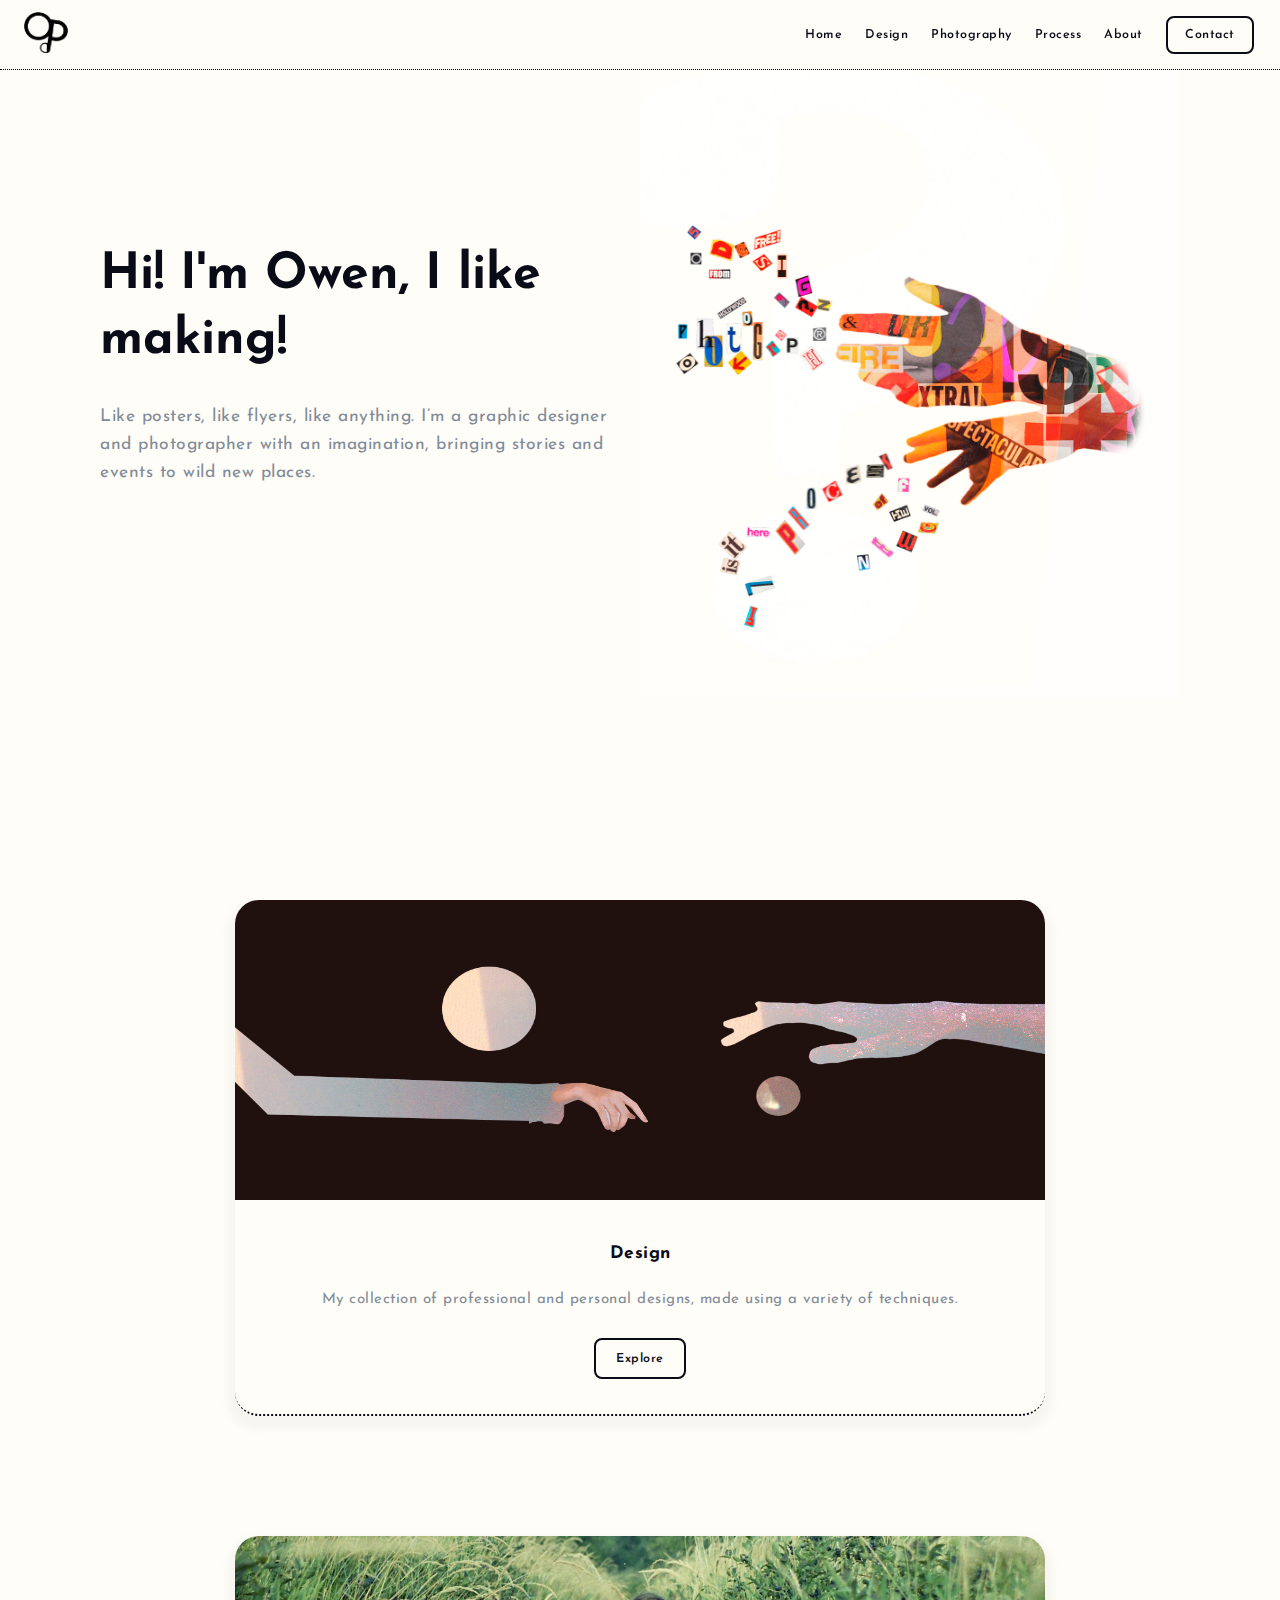
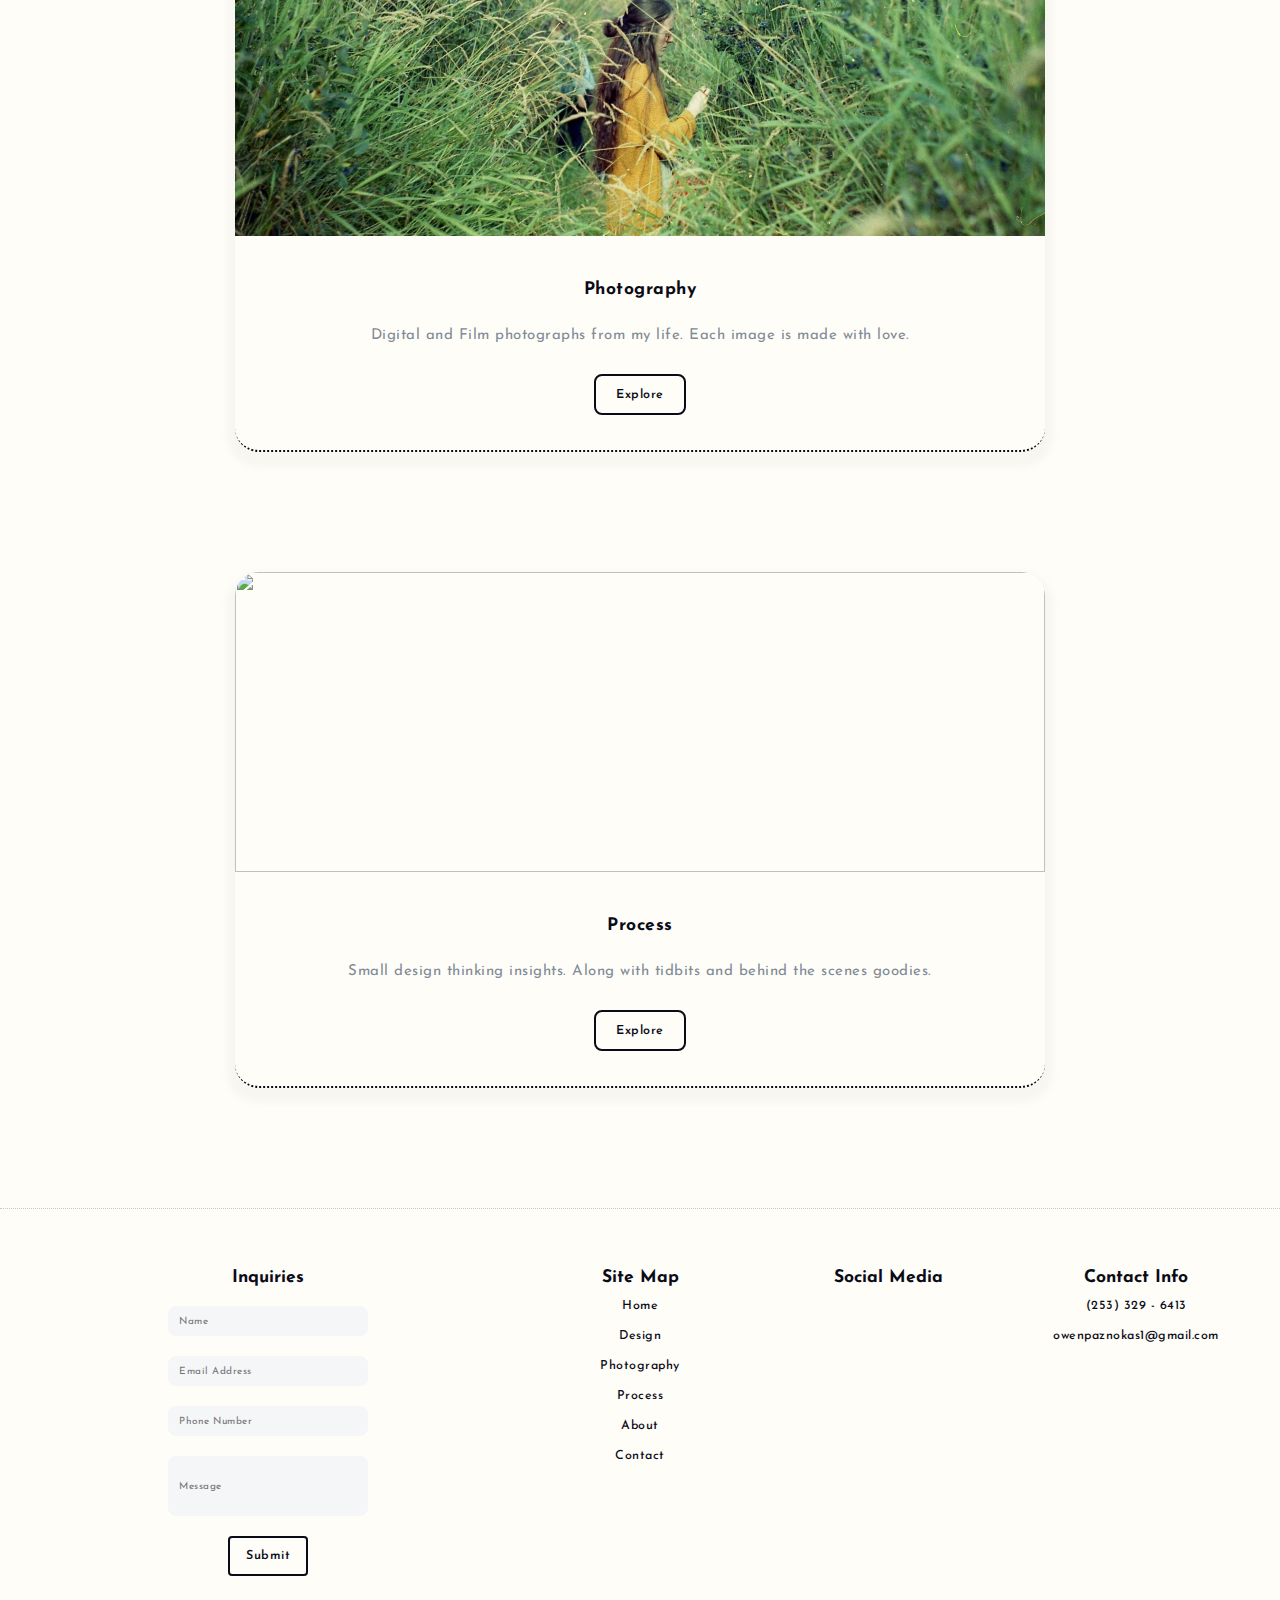
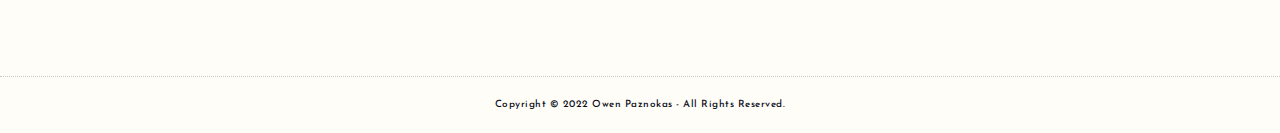
==== index.html @ e69c78ed "first commit" ====
<!DOCTYPE html>
<html lang="en">
<head>
    <meta charset="UTF-8">
    <meta http-equiv="X-UA-Compatible" content="IE=edge">
    <meta name="viewport" content="width=device-width, initial-scale=1.0">
    <!-- ----------------SEO-Optimization---------------- -->
    <meta name=“description” content="Owen Paznokas, a designer and photographer in Bellingham, Washington. Offers designs, photography, graphic designer, film editor, layout and editing." />
    <meta name="keywords" content="Owen Paznokas, Owen, Paznokas, Designer, Photographer">
    <meta name="author" content="Owen Paznokas">
    <!-- Google Site Verification -->
    <meta name="google-site-verification" content="DogpcsIsv8MfOJNDSMVMBvUm1QvIUQ4CYFODmIn3haI"/>
    <!-- ----------------SEO-Optimization---------------- -->
    <title>Owen P. | Designer</title>
    <!-- Google Fonts -->
    <!-- Josefin Sans -->
    <link rel="preconnect" href="https://fonts.googleapis.com">
    <link rel="preconnect" href="https://fonts.gstatic.com" crossorigin>
    <link href="https://fonts.googleapis.com/css2?family=Josefin+Sans:ital,wght@0,100;0,200;0,300;0,400;0,500;0,600;0,700;1,100;1,200;1,300;1,400;1,500;1,600;1,700&display=swap" rel="stylesheet">
    <!-- Google Material Icons -->
    <link rel="stylesheet" href="https://fonts.googleapis.com/icon?family=Material+Icons" rel="stylesheet">
    <!-- Font Awesome -->
    <script src="https://kit.fontawesome.com/b1974bca5b.js" crossorigin="anonymous"></script>
    <!-- Stylesheet -->
    <link rel="stylesheet" href="css/style.css">
    <link rel="stylesheet" href="css/components.css">
    <!-- Favicon -->
    <link rel="apple-touch-icon" sizes="180x180" href="/apple-touch-icon.png">
    <link rel="icon" type="image/png" sizes="32x32" href="/favicon-32x32.png">
    <link rel="icon" type="image/png" sizes="16x16" href="/favicon-16x16.png">
    <link rel="manifest" href="/site.webmanifest">
</head>
<body>

    <!-- Header Section -->
    <header class="header" id="header">
        <div class="container">
            <div class="header-box">
                <div class="header-text">
                    <h1>Hi! I'm Owen, I like making!</h1>
                    <h4>Like posters, like flyers, like anything. I’m a graphic designer and photographer with an imagination, bringing stories and events to wild new places.</h4>
                </div>
                <div class="header-image">
                    <img src="img/HeroImage_Home Page.jpg" alt="Fiverr Reviews logogenius5">
                </div>
            </div>
        </div>
    </header>
    <!-- Bar -->
    <div class="bar">
        <div class="bar__content u-centered">
            <a href="index.html"><img class="bar__logo" src="img/LOGO-01.png" alt="logo image"></a>
            <input type="checkbox" id="inpNavToggle">
            <label class="bar__nav-toggle" for="inpNavToggle">
                <i class="material-icons">menu</i>
            </label>
            <nav class="nav">
                <a class="nav__link" href="index.html">Home</a>
                <a class="nav__link" href="design.html">Design</a>
                <a class="nav__link" href="photography.html">Photography</a>
                <a class="nav__link" href="process.html">Process</a>
                <a class="nav__link" href="about.html">About</a>
                <a class="btn-transparent" href="#footer">Contact</a>
            </nav>
        </div>
    </div>

    <!-- Header Javascript -->
    <script>
        document.addEventListener("DOMContentLoaded", () => {
            const observer = new IntersectionObserver(entries => {
                document.querySelector(".bar").classList.toggle("bar--bg", entries[0].intersectionRatio < 1)
            }, {
                threshold: 0.1
            });
            
            observer.observe(document.querySelector(".header"));
        });
        </script>

<!-- Showcase Section -->
<section class="showcase">
    <div class="container">
        <div class="showcase-box">

            <div class="showcase-card">
                <div class="showcase-image">
                    <img src="img/Hand Design_Updated.jpg" alt="">
                </div>
                <div class="showcase-text">
                    <h3>Design</h3>
                    <p>My collection of professional and personal designs, made using a variety of techniques.</p>
                    <div class="showcase-button">
                        <a href="#" class="btn-transparent">Explore</a>
                    </div>
                </div>
            </div>

            <div class="showcase-card">
                <div class="showcase-image">
                    <img src="img/Photography Slide Frame.jpg" alt="">
                </div>
                <div class="showcase-text">
                    <h3>Photography</h3>
                    <p>Digital and Film photographs from my life. Each image is made with love.</p>
                    <div class="showcase-button">
                        <a href="#" class="btn-transparent">Explore</a>
                    </div>
                </div>
            </div>

            <div class="showcase-card">
                <div class="showcase-image">
                    <img src="img/Process Slide Frame.jpg" alt="">
                </div>
                <div class="showcase-text">
                    <h3>Process</h3>
                    <p>Small design thinking insights. Along with tidbits and behind the scenes goodies. </p>
                    <div class="showcase-button">
                        <a href="#" class="btn-transparent">Explore</a>
                    </div>
                </div>
            </div>

        </div>
    </div>
</section>

<!-- Footer Section -->
<section class="footer" id="footer">
    <div class="container">
        <div class="footer-box">
            <div class="footer-box-company">
                <h3>Inquiries</h3>
                <div class="contact-form">
                    <form name="contact" method="POST" data-netlify="true"><input type="hidden" name="form-name" value="contat">
                        <div class="contact-item">
                            <input type="name" name="Name" id="" class="input" placeholder="Name" required>
                        </div>
                        <div class="contact-item">
                            <input type="email" name="Email Address" id="" class="input" placeholder="Email Address" required>
                        </div>
                        <div class="contact-item">
                            <input type="tel" name="Phone Number" id="" class="input" placeholder="Phone Number" required>
                        </div>
                        <div class="contact-item">
                            <input type="text" name="Message" id="" style="height: 6rem;" class="input" placeholder="Message" required>
                        </div>
                        <div class="contact-item">
                            <input type="submit" value="Submit" class="btn-submit">
                        </div>
                    </form>
                </div>
            </div>
            <div class="footer-box-links">
                <h3>Site Map</h3>
                <ul>
                    <a href="index.html"><li>Home</li></a>
                    <a href="design.html"><li>Design</li></a>
                    <a href="photography.html"><li>Photography</li></a>
                    <a href="process.html"><li>Process</li></a>
                    <a href="about.html"><li>About</li></a>
                    <a href="#footer"><li>Contact</li></a>
                </ul>
            </div>
            <div class="footer-box-socials">
                <h3 style="margin-bottom: 1rem;">Social Media</h3>
                <a href="https://www.instagram.com/owenpaznokas.photography/?hl=en" target="_blank"><li><i class="fab fa-instagram"></i></li></a>
                <a href="https://www.facebook.com/Logogeniuses/" target="_blank"><li><i class="fab fa-facebook-f"></i></li></a>
                <a href="https://www.facebook.com/owen.paznokas.77/" target="_blank"><li><i class="fab fa-linkedin-in"></i></li></a>
            </div>
            <div class="footer-box-development">
                <h3>Contact Info</h3>
                <a href="tel:253-329-6413"><li>(253) 329 - 6413</li></a>
                <a href="mailto:owenpaznokas1@gmail.com"><li>owenpaznokas1@gmail.com</li></a>
            </div>
        </div>
    </div>
</section>

<!-- Footer Bar -->
<section class="footer-bar">
    <div class="container">
        <h5>Copyright © 2022 Owen Paznokas - All Rights Reserved.</h5>
    </div>
</section>

</body>
</html>
---- css/style.css ----
/* CSS Reset / Global Styling */
* {
    padding: 0;
    margin: 0;
    box-sizing: border-box;
}

html {
    /* Setting global font to 62.5% which sets 1rem = 10px */
    font-size: 62.5%;
    scroll-behavior: smooth;
    /* background-color: var(--color-white); */
    background-color: var(--color-primary);
}

body {
    font-family: 'Josefin Sans', sans-serif;
}

.container {
    max-width: 140rem;
    margin: 0 auto;
    padding: 0 2rem;
    overflow: hidden;
}

:root {
    --bar-height: 70px;
    --color-primary: #fffdf8;
    --color-accent: #444;
    --color-dark-purple: #1b1464;
    /* --color-purple: #555cd0; */
    /* --color-purple: #5240d0; */
    --color-purple: rgb(78, 58, 252);
    /* --color-light-purple: #676e8b; */
    --color-light-purple: #808b97;
    --color-bg-purple: rgba(62, 46, 241, 0.1);
    /* --color-bg-purple: rgba(85, 92, 208, 0.05); */
    --color-blue: #48bfe3;
    --color-light-grey: #f4f6f8;
    --color-medium-grey: #999;
    --color-dark-grey: #090b17;
    --color-black: #090b17;
    --color-white: #ffffff;

    --gradient-primary: linear-gradient(to right, var(--color-purple), var(--color-dark-purple));
    --gradient-secondary: linear-gradient(to top left, var(--color-primary), var(--color-primary), var(--color-secondary));
}

/* ******************************************************** START OF HEADER SECTION ************************************************************ */
/* Header Section */
.header {
    padding: 12rem 8rem;
    display: flex;
    align-items: center;
    padding-top: var(--bar-height);
    box-sizing: border-box;
    background-size: cover;
    background-position: center;
    z-index: 4;
    position: relative;
}

.header1 {
    background-image: url(/img/HeroImage_DesignPage.jpg);
    /* padding: 12rem 8rem; */
    height: 100vh;
    display: flex;
    align-items: center;
    padding-top: var(--bar-height);
    box-sizing: border-box;
    background-size: cover;
    background-position: center;
    z-index: 4;
    position: relative;
}

.header1::before {
    content: '';
    position: absolute;
    top: 0;
    left: 0;
    height: 100%;
    width: 100%;
    z-index: -1;
    border-radius: 4px;
    /* background: rgba(100, 64, 159, .4); */
}

.header2 {
    background-image: url(/img/Photography_HeroIMage.jpg);
    /* padding: 12rem 8rem; */
    height: 100vh;
    display: flex;
    align-items: center;
    padding-top: var(--bar-height);
    box-sizing: border-box;
    background-size: cover;
    background-position: center;
    z-index: 4;
    position: relative;
}

.header2::before {
    content: '';
    position: absolute;
    top: 0;
    left: 0;
    height: 100%;
    width: 100%;
    z-index: -1;
    border-radius: 4px;
    /* background: rgba(100, 64, 159, .4); */
}

.header3 {
    background-image: url(/img/Hero\ Image_Process\ Page.jpg);
    /* padding: 12rem 8rem; */
    height: 100vh;
    display: flex;
    align-items: center;
    padding-top: var(--bar-height);
    box-sizing: border-box;
    background-size: cover;
    background-position: center;
    z-index: 4;
    position: relative;
}

.header3::before {
    content: '';
    position: absolute;
    top: 0;
    left: 0;
    height: 100%;
    width: 100%;
    z-index: -1;
    border-radius: 4px;
    /* background: rgba(100, 64, 159, .4); */
}

.u-centered {
    width: 100%;
    /* max-width: 1200px; */
    margin: 0 auto;
    padding: 16px;
    box-sizing: border-box;
}

.header-box {
    display: flex;
    justify-content: center;
    align-items: center;
}

.header-text {
    flex-basis: 50%;
    display: flex;
    flex-direction: column;
    justify-content: center;
    align-items: center;
    text-align: left;
}

.header-text h1 {
    color: var(--color-black);
    font-size: 5rem;
    font-weight: 700;
    line-height: 1.3;
    margin-bottom: 3rem;
    text-align: left;
}

.header-text h4 {
    color: var(--color-light-purple);
    font-size: 1.75rem;
    letter-spacing: .5px;
    font-weight: 400;
    line-height: 1.6;
    margin-bottom: 4rem;
}

.header-image {
    flex-basis: 50%;
    display: flex;
    justify-content: center;
    align-items: center;
}

.header-image img {
    width: 100%;
    height: auto;
}

/* Bar */
.bar {
    position: fixed;
    z-index: 40;
    top: 0;
    left: 0;
    width: 100%;
    height: var(--bar-height);
    /* box-shadow: 0 0 1rem rgba(59, 59, 59, 0.1); */
    /* border-bottom: .3px solid rgb(222, 222, 222); */
    /* border-bottom: 1px dotted rgb(200, 200, 200); */
    border-bottom: 1px dotted rgb(0, 0, 0);
    /* border-bottom: .5px solid lightgray; */
    transition: background 0.15s;
}

.bar--bg {
    background-color: var(--color-primary);
    /* background-color: var(--color-white); */
    /* background-image: var(--gradient-primary); */
    /* background-image: url(../img/purple-shape-bg-01.png); */
}

.bar__content {
    height: 100%;
    display: flex;
    justify-content: space-between;
    align-items: center;
}

.bar__logo {
    height: 6rem;
    width: auto;
    /* height: 100%; */
}

.bar__nav-toggle {
    cursor: pointer;
}

.bar__nav-toggle i {
    background-color: var(--color-secondary);
    color: transparent;
    -webkit-background-clip: text;
    background-clip: text;
    font-size: 3rem;
}

/* Nav */
#inpNavToggle {
    display: none;
}

#inpNavToggle:checked ~ .nav {
    display: flex;
}

.nav{
    display: none;
    flex-direction: column;
    position: fixed;
    top: var(--bar-height);
    left: 0;
    width: 100%;
    height: auto;
    /* height: calc(100vh - var(--bar-height)); */
    padding: 24px;
    background: var(--color-dark-grey);
    box-sizing: border-box;
}

.nav__link {
    color: var(--color-black);
    font-size: 1.25rem;
    font-weight: 600;
    line-height: 1.6;
    letter-spacing: .5px;
    /* border-bottom: 1px solid rgba(255, 255, 255, 0.1); */
    text-decoration: none;
    padding: 1rem 0;
    /* text-transform: uppercase; */
}

.nav__link:hover {
    opacity: 0.8;
}

.nav .btn-transparent {
    padding: 1.1rem 1.75rem;
    margin-right: 1rem;
}

.nav .btn-purple {
    margin-right: 1rem;
}

@media screen and (min-width: 992px) {
    .bar__nav-toggle {
        display: none;
    }

    .nav {
        display: initial;
        position: static;
        width: unset;
        height: unset;
        padding: unset;
        background: transparent;
    }

    .nav__link {
        border-bottom: none;
    }

    .nav__link:not(:last-of-type) {
        margin-right: 2rem;
    }
}

/* ******************************************************** END OF HEADER SECTION ************************************************************ */
/* Showcase Section */
.showcase {
    padding: 8rem 8rem 8rem 8rem;
}

.showcase-box {
    display: flex;
    flex-direction: column;
    align-items: center;
    justify-content: center;
    padding-bottom: 4rem;
}

.showcase-card {
    width: 75%;
    height: auto;
    border-radius: 24px;
    box-shadow: 0 .75rem .75rem .75rem rgba(189, 189, 189, 0.1);
    transition: .3s ease-in-out all;
    border-bottom: 2px dotted var(--color-black);
}

.showcase-card:nth-child(2) {
    margin: 12rem 0;
}

.showcase-image {
    display: flex;
    justify-content: center;
    align-items: center;
}

.showcase-image img {
    width: 100%;
    height: 30rem;
    border-top-left-radius: 24px;
    border-top-right-radius: 24px;
}

.showcase-text {
    display: flex;
    flex-direction: column;
    justify-content: center;
    align-items: center;
    padding: 4rem 0 5rem 0;
}

.showcase-text h3 {
    color: var(--color-black);
    font-size: 1.75rem;
    letter-spacing: .5px;
    font-weight: 700;
    line-height: 1.6;
    margin-bottom: 2rem;
}

.showcase-text p {
    color: var(--color-light-purple);
    font-size: 1.5rem;
    letter-spacing: .5px;
    font-weight: 400;
    line-height: 1.6;
    margin-bottom: 4rem;
}

/* Intro Section */
.intro {
    padding: 12rem 8rem;
}

.intro-box {
    display: flex;
    justify-content: center;
    align-items: center;
    padding: 0 4rem;
}

.intro-image {
    flex-basis: 50%;
    display: flex;
    justify-content: center;
    align-items: center;
}

.intro-image img {
    object-fit: fill;
    width: 450px;
    height: 450px;
    border-radius: 24px;
}

.intro-text {
    flex-basis: 50%;
    display: flex;
    flex-direction: column;
    align-items: left;
    justify-content: center;
    padding: 0 2rem;
}

.intro-text h2 {
    color: var(--color-black);
    font-size: 4rem;
    line-height: 1.3;
    font-weight: 700;
    margin-bottom: 2rem;
}

.intro-text p {
    color: var(--color-light-purple);
    font-size: 1.5rem;
    letter-spacing: .5px;
    font-weight: 400;
    line-height: 2;
}

/* Photos Section */
.photos {
    padding: 12rem 4rem;
}

.photos h2 {
    color: var(--color-black);
    font-size: 4rem;
    line-height: 1.3;
    font-weight: 700;
    margin-bottom: 6rem;
    text-align: center;
}

.photos-box {
    display: flex;
    flex-wrap: wrap;
    justify-content: center;
    align-items: center;
}

.photos-item {
    flex: 20%;
    display: flex;
    justify-content: center;
    align-items: center;
    margin: 1rem;
}

.photos-item img {
    width: 100%;
    height: 400px;
    border-radius: 12px;
}

/* Gallery Section */
.gallery {
    padding: 12rem 4rem;
}

.gallery h2 {
    color: var(--color-black);
    font-size: 4rem;
    line-height: 1.3;
    font-weight: 700;
    margin-bottom: 6rem;
    text-align: center;
}

.gallery-box {
    display: grid;
    grid-template-columns: repeat(8, 1fr);
    grid-template-rows: repeat(8, 5vw);
    grid-gap: 1.5rem; 
}

.gallery__img {
    width: 100%;
    height: 100%;
    object-fit: cover;
    display: block; 
    border-radius: 8px;
}

.gallery__item--1 {
    grid-column-start: 1;
    grid-column-end: 3;
    grid-row-start: 1;
    grid-row-end: 3;

    /** Alternative Syntax **/
    /* grid-column: 1 / span 2;  */
    /* grid-row: 1 / span 2; */
}

.gallery__item--2 {
    grid-column-start: 3;
    grid-column-end: 5;
    grid-row-start: 1;
    grid-row-end: 3;

    /** Alternative Syntax **/
    /* grid-column: 3 / span 2;  */
    /* grid-row: 1 / span 2; */
}

.gallery__item--3 {
    grid-column-start: 5;
    grid-column-end: 9;
    grid-row-start: 1;
    grid-row-end: 6;

    /** Alternative Syntax **/
    /* grid-column: 5 / span 4;
    grid-row: 1 / span 5; */
}

.gallery__item--4 {
    grid-column-start: 1;
    grid-column-end: 5;
    grid-row-start: 3;
    grid-row-end: 6;

    /** Alternative Syntax **/
    /* grid-column: 1 / span 4;  */
    /* grid-row: 3 / span 3; */
}

.gallery__item--5 {
    grid-column-start: 1;
    grid-column-end: 5;
    grid-row-start: 6;
    grid-row-end: 9;

    /** Alternative Syntax **/
    /* grid-column: 1 / span 4; */
    /* grid-row: 6 / span 3; */
}

.gallery__item--6 {
    grid-column-start: 5;
    grid-column-end: 9;
    grid-row-start: 6;
    grid-row-end: 9;

    /** Alternative Syntax **/
    /* grid-column: 5 / span 4; */
    /* grid-row: 6 / span 3; */
}

.gallery__item--7 {
    grid-column-start: 1;
    grid-column-end: 4;
    grid-row-start: 9;
    grid-row-end: 9;

    /** Alternative Syntax **/
    /* grid-column: 5 / span 4; */
    /* grid-row: 6 / span 3; */
}

.gallery__item--8 {
    grid-column-start: 4;
    grid-column-end: 6;
    grid-row-start: 9;
    grid-row-end: 9;

    /** Alternative Syntax **/
    /* grid-column: 5 / span 4; */
    /* grid-row: 6 / span 3; */
}

.gallery__item--9 {
    grid-column-start: 6;
    grid-column-end: 9;
    grid-row-start: 9;
    grid-row-end: 9;

    /** Alternative Syntax **/
    /* grid-column: 5 / span 4; */
    /* grid-row: 6 / span 3; */
}

.gallery__item--10 {
    grid-column-start: 1;
    grid-column-end: 4;
    grid-row-start: 12;
    grid-row-end: 12;

    /** Alternative Syntax **/
    /* grid-column: 5 / span 4; */
    /* grid-row: 6 / span 3; */
}

.gallery__item--11 {
    grid-column-start: 1;
    grid-column-end: 4;
    grid-row-start: 12;
    grid-row-end: 12;

    /** Alternative Syntax **/
    /* grid-column: 5 / span 4; */
    /* grid-row: 6 / span 3; */
}

.gallery__item--12 {
    grid-column-start: 1;
    grid-column-end: 4;
    grid-row-start: 12;
    grid-row-end: 12;

    /** Alternative Syntax **/
    /* grid-column: 5 / span 4; */
    /* grid-row: 6 / span 3; */
}

.gallery__item--13 {
    grid-column-start: 1;
    grid-column-end: 4;
    grid-row-start: 12;
    grid-row-end: 12;

    /** Alternative Syntax **/
    /* grid-column: 5 / span 4; */
    /* grid-row: 6 / span 3; */
}

.gallery__item--14 {
    grid-column-start: 1;
    grid-column-end: 4;
    grid-row-start: 12;
    grid-row-end: 12;

    /** Alternative Syntax **/
    /* grid-column: 5 / span 4; */
    /* grid-row: 6 / span 3; */
}

.gallery__item--15 {
    grid-column-start: 1;
    grid-column-end: 4;
    grid-row-start: 12;
    grid-row-end: 12;

    /** Alternative Syntax **/
    /* grid-column: 5 / span 4; */
    /* grid-row: 6 / span 3; */
}

.gallery__item--16 {
    grid-column-start: 1;
    grid-column-end: 4;
    grid-row-start: 12;
    grid-row-end: 12;

    /** Alternative Syntax **/
    /* grid-column: 5 / span 4; */
    /* grid-row: 6 / span 3; */
}

.gallery__item--17 {
    grid-column-start: 1;
    grid-column-end: 4;
    grid-row-start: 12;
    grid-row-end: 12;

    /** Alternative Syntax **/
    /* grid-column: 5 / span 4; */
    /* grid-row: 6 / span 3; */
}

/* Collections Section */
.collections {
    padding: 12rem 8rem;
}

.collections h2 {
    color: var(--color-black);
    font-size: 4rem;
    line-height: 1.3;
    font-weight: 700;
    margin-bottom: 6rem;
}

.collections-box {
    display: flex;
    flex-wrap: wrap;
    /* justify-content: center;
    align-items: center; */
}

.collections-main {
    flex: 1;
    display: flex;
    flex-wrap: wrap;
    justify-content: center;
    align-items: center;
    padding-right: 4rem;
}

.collections-main img {
    width: 100%;
    height: 500px;
    border-radius: 24px;
}

.collections-content {
    flex: 1;
    display: flex;
    flex-direction: column;
    justify-content: space-between;
    align-items: flex-start;
}

.collections-images {
    flex-basis: 50%;
    /* flex-basis: 50%;
    width: 100%;
    flex-wrap: wrap;
    display: flex;
    justify-content: left;
    align-items: left;
    margin-bottom: 2rem; */
    flex-basis: 50%;
    display: flex;
    flex-wrap: wrap;
    justify-content: flex-start;
    align-items: flex-start;
    /* gap: 10px; */
    margin-bottom: 2rem;
}

.collections-item {
    flex-basis: 50%; /* width: 350px; */
    /* margin: 1rem; */
    display: flex;
    justify-content: center;
    align-items: center;
}

.collections-item img {
    /* width: 100%;
    height: auto;
    border-radius: 8px; */

    object-fit: cover;
    /* max-width: 95%;
    max-height: 100%; */
    width: 100%;
    /* max-width: 250px; */
    max-height: 150px;
    height: auto;
    vertical-align: middle;
    border-radius: 12px;
    margin: 1rem;
}

.collections-text {
    flex-basis: 50%;
    display: flex;
    flex-direction: column;
    justify-content: center;
    align-items: left;
    margin: 0 1rem;
}

.collections-text h3 {
    color: var(--color-black);
    font-size: 1.75rem;
    letter-spacing: .5px;
    font-weight: 700;
    line-height: 1.6;
    margin-bottom: 2rem;
}

.collections-text p {
    color: var(--color-light-purple);
    font-size: 1.5rem;
    letter-spacing: .5px;
    font-weight: 400;
    line-height: 1.6;
}



/* group Section */
.group {
    padding: 12rem 8rem;
}

.group h2 {
    color: var(--color-black);
    font-size: 4rem;
    line-height: 1.3;
    font-weight: 700;
    margin-bottom: 6rem;
}

.group-box {
    display: flex;
    flex-wrap: wrap;
    /* justify-content: center;
    align-items: center; */
}

.group-main {
    flex: 1;
    display: flex;
    flex-wrap: wrap;
    justify-content: center;
    align-items: center;
    gap: 25px;
}

.group-main-image img {
    width: 100%;
    height: 250px;
    border-radius: 16px;
}

.group-content {
    flex: 1;
    display: flex;
    flex-direction: column;
    justify-content: space-between;
    align-items: center;
}

.group-images {
    flex-basis: 50%;
    display: flex;
    /* flex-wrap: wrap; */
    justify-content: center;
    align-items: center;
    /* gap: 10px; */
    margin-bottom: 2rem;
}

.group-item {
    flex-basis: 100%; /* width: 350px; */
    /* margin: 1rem; */
    display: flex;
    justify-content: center;
    align-items: center;
}

.group-item img {
    /* width: 100%;
    height: auto;
    border-radius: 8px; */

    object-fit: cover;
    /* max-width: 95%;
    max-height: 100%; */
    width: 100%;
    /* max-width: 250px; */
    height: 375px;
    /* vertical-align: middle; */
    border-radius: 16px;
    margin: 1rem;
}

.group-text {
    flex-basis: 50%;
    display: flex;
    flex-direction: column;
    justify-content: center;
    align-items: left;
    margin: 0 1rem;
}

.group-text h3 {
    color: var(--color-black);
    font-size: 1.75rem;
    letter-spacing: .5px;
    font-weight: 700;
    line-height: 1.6;
    margin-bottom: 2rem;
}

.group-text p {
    color: var(--color-light-purple);
    font-size: 1.5rem;
    letter-spacing: .5px;
    font-weight: 400;
    line-height: 1.6;
}






/* About Section */
.about {
    padding: 12rem 8rem;
}

.about-box {
    display: flex;
    justify-content: center;
    align-items: center;
    padding: 0 4rem;
}

.about-image {
    flex-basis: 50%;
    display: flex;
    justify-content: center;
    align-items: center;
}

.about-image img {
    object-fit: fill;
    width: auto;
    height: 450px;
    border-radius: 24px;
}

.about-text {
    flex-basis: 50%;
    display: flex;
    flex-direction: column;
    align-items: left;
    justify-content: center;
    padding-left: 6rem;
}

.about-text h2 {
    color: var(--color-black);
    font-size: 4rem;
    line-height: 1.3;
    font-weight: 700;
    margin-bottom: 2rem;
}

.about-text p {
    color: var(--color-light-purple);
    font-size: 1.5rem;
    letter-spacing: .5px;
    font-weight: 400;
    line-height: 2;
}

/* Process Section */
.process {
    padding: 12rem 8rem;
}

.process-box {
    display: flex;
    justify-content: center;
    align-items: center;
    padding: 0 4rem;
}

.process-image {
    flex-basis: 50%;
    display: flex;
    justify-content: center;
    align-items: center;
}

.process-image img {
    object-fit: fill;
    width: 450px;
    height: 450px;
    border-radius: 24px;
}

.process-text {
    flex-basis: 50%;
    display: flex;
    flex-direction: column;
    align-items: left;
    justify-content: center;
    padding: 0 2rem;
}

.process-text h2 {
    color: var(--color-black);
    font-size: 4rem;
    line-height: 1.3;
    font-weight: 700;
    margin-bottom: 2rem;
}

.process-text p {
    color: var(--color-light-purple);
    font-size: 1.5rem;
    letter-spacing: .5px;
    font-weight: 400;
    line-height: 2;
}

/* Process 2 Section*/
.process2 {
    padding: 8rem 8rem;
}

.process2-box {
    display: flex;
    flex-direction: row-reverse;
    justify-content: center;
    align-items: center;
    padding: 0 4rem;
}

.process2-image {
    flex-basis: 50%;
    display: flex;
    justify-content: center;
    align-items: center;
}

.process2-image img {
    object-fit: fill;
    width: 450px;
    height: 450px;
    border-radius: 24px;
}

.process2-text {
    flex-basis: 50%;
    display: flex;
    flex-direction: column;
    align-items: left;
    justify-content: center;
    padding: 0 2rem;
}

.process2-text h2 {
    color: var(--color-black);
    font-size: 4rem;
    line-height: 1.3;
    font-weight: 700;
    margin-bottom: 2rem;
}

.process2-text p {
    color: var(--color-light-purple);
    font-size: 1.5rem;
    letter-spacing: .5px;
    font-weight: 400;
    line-height: 2;
}

/* ******************************************************** Footer Section ***************************************************** */
/* Footer Section */
.footer {
    border-bottom: 1px dotted rgb(200, 200, 200);
    border-top: 1px dotted rgb(200, 200, 200);
    /* border-top: .3px solid rgb(222, 222, 222);
    border-bottom: .3px solid rgb(222, 222, 222); */
    /* box-shadow: 0 0 1rem rgba(59, 59, 59, 0.1); */
    padding: 6rem 0;
    /* background-color: var(--color-purple); */
    /* display: flex; */
    /* align-items: center; */
    /* padding-top: var(--bar-height);
    box-sizing: border-box;
    background-size: cover;
    z-index: 4;
    position: relative; */
}

.footer-box {
    display: flex;
    align-items: space-between;
    justify-content: space-between;
    flex-wrap: wrap;
}

.footer-box-company {
    flex: 2;
}

.footer-box-company h3 {
    text-align: center;
    font-size: 1.75rem;
    font-weight: 700;
    color: var(--color-black);
    margin-bottom: 2rem;
}

.footer-box-company p {
    font-size: 1rem;
    letter-spacing: .5px;
    font-weight: 500;
    line-height: 1.6;
    margin: 2rem 0;
    color: var(--color-black);
}

.footer-box-company img{ 
    width: 75px;
    height: auto;
}

.footer-box-links {
    flex: 1;
}

.footer-box-links h3 {
    text-align: center;
    font-size: 1.75rem;
    font-weight: 700;
    color: var(--color-black);
}

.footer-box-links li {
    font-size: 1.25rem;
    font-weight: 500;
    color: var(--color-black);
    letter-spacing: .5px;
    line-height: 1.6;
    text-align: center;
    text-transform: none;
    margin: 1rem 0;
    list-style: none;
    transition: .3s all;
}
.footer-box-links a {
    font-size: 1.25rem;
    font-weight: 500;
    color: var(--color-black);
    letter-spacing: .5px;
    line-height: 1.6;
    text-align: center;
    text-transform: none;
    text-decoration: none;
    margin: 1rem 0;
    transition: .3s all;
}

.footer-box-links a:hover {
    color: var(--color-secondary);
}

.footer-box-links li:hover {
    color: var(--color-secondary);
}

.footer-box-socials {
    flex: 1;
}

.footer-box-socials h3 {
    text-align: center;
    font-size: 1.75rem;
    font-weight: 700;
    color: var(--color-black);
}

.footer-box-socials li {
    font-size: 4rem;
    font-family: inherit;
    color: var(--color-black);
    letter-spacing: 1px;
    line-height: 1.6;
    text-align: center;
    list-style: none;
    padding: none;
    margin-top: -2rem;
    transition: .3s all;
}

.footer-box-socials i {
    font-size: 2rem;
    color: var(--color-black);
    letter-spacing: 1px;
    line-height: 1.6;
    text-align: center;
    padding: 1.5rem 0;
    transition: .3s all;
}

.footer-box-socials i:hover {
    color: var(--color-black);
}

.footer-box-development {
    flex: 1;
}

.footer-box-development h3 {
    text-align: center;
    font-size: 1.75rem;
    font-weight: 700;
    color: var(--color-black);
}

.footer-box-development p {
    font-size: 1.25rem;
    font-weight: 500;
    color: var(--color-black);
    letter-spacing: .5px;
    line-height: 1.6;
    text-align: center;
    margin: 1rem 0;
}

.footer-box-development li {
    font-size: 1.25rem;
    font-weight: 500;
    color: var(--color-black);
    letter-spacing: .5px;
    line-height: 1.6;
    text-align: center;
    text-transform: none;
    margin: 1rem 0;
    list-style: none;
    transition: .3s all;
}

.footer-box-development a {
    font-size: 1.25rem;
    font-weight: 500;
    color: var(--color-black);
    letter-spacing: .5px;
    line-height: 1.6;
    text-align: center;
    margin: 1rem 0;
    text-decoration: none;
    transition: .3s all;
}

.footer-box-development li:hover {
    color: var(--color-secondary);
}

.footer-box-development a:hover {
    color: var(--color-secondary);
}

/* Footer Bar */
.footer-bar {

}

.footer-bar h5 {
    font-size: 1rem;
    letter-spacing: .5px;
    font-weight: 500;
    line-height: 1.6;
    margin: 2rem 0;
    color: var(--color-black);
    text-align: center;
}

/* Contact Form */
.contact-form {
    margin-bottom: 4rem;
}

.contact-item {
    display: flex;
    justify-content: center;
    align-items: center;
    position: relative;
    margin-bottom: 2rem;
}

.contact-item .input {
    width: 20rem;
    height: 3rem;
    border-radius: 8px;
    background: var(--color-light-grey);
    border: 1px solid var(--color-light-grey);
    padding: 1rem;
    font-family: inherit;
    color: var(--color-light-purple);
    font-size: 1rem;
    letter-spacing: .5px;
    font-weight: 400;
}

.contact-item .placeholder {
    color: var(--color-light-purple);
    font-size: 1rem;
    letter-spacing: .5px;
    font-weight: 400;
    line-height: 1.6;
}

.contact-item .btn-submit {
    background: transparent;
    color: var(--color-black);
    font-family: inherit;
    font-size: 1.25rem;
    letter-spacing: .5px;
    font-weight: 600;
    width: 8rem;
    height: 4rem;
    border: 2px solid var(--color-black);
    border-radius: 4px;
    transition: .3s all;
    cursor: pointer;
}

.contact-item .btn-submit:hover {
    background: var(--color-black);
    color: var(--color-white);
}

/* ******************************************************* MEDIA QUERIES *************************************************************** */
/* Large devices (laptops/desktops, 106px and down) */
@media only screen and (max-width: 1024px) {
}

/* Medium devices (landscape tablets, ipad air, 820px and down) */
@media only screen and (max-width: 820px) {
    
    /* Header Section */
    .header {
        height: 50vh;
    }

    .header-box {
        margin: 0 2rem;
    }

    .header-button {
        padding-bottom: 4rem;
    }

    .header-text h1 {
        text-align: center;
        margin-bottom: 3rem;
    }

    .nav {
        background: var(--color-light-grey);
    }

    .bar__nav-toggle i {
        color: var(--color-black);
    }

    .nav__link {
        color: var(--color-black);
        /* border-bottom: 1px solid rgba(0, 0, 0, 0.1); */
    }

    .nav__link:nth-child(6) {
        border-bottom: none;
    }
    
    .nav .btn-purple {
        margin: auto;
        text-align: center;
        margin-top: 2rem;
        padding: 12.5px 20px;
    }

    .nav .btn-transparent {
        margin: auto;
        text-align: center;
        margin-top: .5rem;
        padding: 12.5px 20px;
    }

    /* Logos Section */
    .logos {
        height: 42vh;
    }

    /* Process Section */
    .process-box {
        flex-direction: column;
    }

    .process-card {
        width: 50rem;
        margin-bottom: 6rem;
        justify-content: center;
        align-items: center;
        text-align: center;
    }

    .process-card:nth-child(3) {
        margin-bottom: 0rem;
    }

    /* Certifications Section */
    .certifications-item img {
        width: 150px;
        height: auto;
    }

    /* Logos 2 Section */
    .logos-2 {
        height: 42vh;
    }

    /* Customs Section */
    .custom-card:nth-child(1) {
        margin-bottom: 6rem;
    }

    .custom-card:nth-child(2) {
        margin-bottom: 6rem;
    }

    /* Pricing Section */

    .pricing-card {
        margin-bottom: 6rem;
    }

    .pricing-card:nth-child(5) {
        margin-bottom: 0rem;
    }

    .pricing-card:nth-child(4) {
        margin-bottom: 0rem;
    }

    /* Fiverr Section */
    .fiverr-item:nth-child(2) {
        margin: 0rem 4rem 0rem 4rem;
    }

    /* Branding Section */
    .branding {
        padding: 12rem 4rem 0rem 4rem;
    }

    .branding-item:nth-child(7) {
        margin-bottom: 4rem;
    }

    .branding-item:nth-child(8) {
        margin-bottom: 4rem;
    }
    
    
    /* Reviews Section */
    .reviews {
        height: 80vh;
        padding: 4rem 4rem;
    }
    .reviews-box {
        flex-direction: column;
    }
    
    .reviews-textbox {
        flex-direction: row;
    }
    
    .reviews-card {
        width: 32rem;
        margin: 0 2rem 12rem 2rem;
    }

    /* Web Section */
    .web {
        padding: 12rem 0rem;
    }

    /* Info Section */
    .info {
        padding: 12rem 0rem;
    }

    /* Custom Section */
    .custom p {
        padding: 0 4rem;
    }

    /* Portfolio Section */
    .portfolio-item img {
        width: 280px;
        height: auto;
    }

    /* Footer Section */
    .footer-container {
        flex-direction: column;
    }

    .footer-box {
        display: flex;
        flex-direction: column;
        justify-content: center;
        align-items: center;
    }

    .footer-box-company {
        margin-bottom: 2rem;
        display: flex;
        flex-direction: column;
        justify-content: center;
        align-items: center;
    }

    .footer-box-company p {
        text-align: center;
        padding-right: 12rem;
        padding-left: 12rem;
    }
}

/* Extra small devices (small tablets, ipad mini, 768px and down) */
@media only screen and (max-width: 768px) {
    
    /* Header Section */
    .header {
        height: 60vh;
    }

    .header-box {
        margin: 0 4rem;
    }

    /* Logos 1 Section */
    .logos {
        height: 45vh;
    }

    /* Process Section */
    .process {
        padding: 10rem 2rem;
    }

    /* Logos 2 Section */
    .logos-2 {
        height: 45vh;
    }

    /* Services Section */
    .services {
        height: 130vh;
    }

    /* Pricing Section */
    .pricing {
        padding: 10rem 4rem;
    }

    .pricing-card {
        margin-bottom: 6rem;
    }

    .pricing-card:nth-child(5) {
        margin-bottom: 0rem;
    }

    /* Fiverr Section */
    .fiverr-item:nth-child(2) {
        margin: 0rem 4rem 0rem 4rem;
    }

    /* Branding Section */
    .branding {
        padding: 10rem 4rem 0rem 4rem;
    }
    .branding-item img {
        width: 200px;
        height: auto;
    }

    .branding-item:nth-child(7) {
        margin-bottom: 4rem;
    }

    .branding-item:nth-child(8) {
        margin-bottom: 4rem;
    }

    .branding h4 {
        margin-bottom: 10rem;
    }

    /* Web Section */
    .web {
        padding: 10rem 0rem;
    }

    /* Info Section */
    .info {
        padding: 10rem 0rem;
    }

    /* Client Section */
    .client {
        padding: 10rem 4rem 8rem 4rem;
    }

    /* Custom Section */
    .custom {
        padding: 10rem 4rem;
    }
    .custom p {
        padding: 0 4rem;
    }

    /* Reviews Section */
    .reviews {
        height: 100vh;
        padding: 10rem 4rem;
    }

    .reviews-textbox {
        margin-bottom: 3rem;
    }

    .reviews-card {
        width: 28rem;
        margin: 0 2rem 8rem 2rem;
        box-shadow: 0 .5rem .5rem rgb(153 153 153 / 15%);
    }

    /* Portfolio Section */
    .portfolio {
        padding: 10rem 2rem;
    }

    .portfolio-item img {
        width: 310px;
        height: auto;
    }
}

/* Extra small devices (phones, 600px and down) */
@media only screen and (max-width: 600px) {

    /* Header Section */
    .header {
        height: 90vh;
    }

    .header-box {
        margin: 0 2rem;
    }

    .header-text h1 {
        font-size: 4rem;
        text-align: center;
        margin-bottom: 3rem;
    }

    .header-text h4 {
        text-align: center;
    }

    .header-image img {
        width: 315px;
    }

    .header-item .input {
        width: 30rem;
        height: 5.5rem;
        font-size: 1rem;
    }

    .header-item .btn-submit {
        width: 12rem;
        height: 5.5rem;
        font-size: 1rem;
    }

    .nav {
        background: var(--color-light-grey);
    }

    .bar__nav-toggle i {
        color: var(--color-black);
    }

    .nav__link {
        color: var(--color-black);
        /* border-bottom: 1px solid rgba(0, 0, 0, 0.1); */
    }

    .nav__link:nth-child(6) {
        border-bottom: none;
    }
    
    .nav .btn-purple {
        margin: auto;
        text-align: center;
        margin-top: 2rem;
        padding: 12.5px 20px;
    }

    .nav .btn-transparent {
        margin: auto;
        text-align: center;
        margin-top: .5rem;
        padding: 12.5px 20px;
    }

    /* Logos Section */
    .logos {
        height: 42vh;
    }

    /* Process Section */
    .process {
        padding: 10rem 2rem;
    }

    .process h2 {
        font-size: 4rem;
    }

    .process-box {
        flex-direction: column;
    }

    .process-card {
        width: 22rem;
        margin-bottom: 6rem;
        justify-content: center;
        align-items: center;
        text-align: center;
    }

    .process-card:nth-child(3) {
        margin-bottom: 0rem;
    }

    /* Certifications Section */
    .certifications {
        padding: 4rem 2rem;
    }

    .certifications-box {
        display: flex;
        flex-wrap: wrap;
    }

    .certifications-item img {
        width: 115px;
        height: auto;
    }

    .certifications-item:nth-child(1) {
        margin-bottom: 4rem;
    }

    .certifications-item:nth-child(2) {
        margin-bottom: 4rem;
    }

    /* Logos 2 Section */
    .logos-2 {
        height: 42vh;
    }

    /* Services Section */
    .services {
        height: auto;
        padding: 10rem 2rem;
    }

    .services h2 {
        font-size: 4.25rem;
        margin-bottom: -2rem;
    }

    .services-box {
        margin: 8rem 0 4rem 0;
    }

    /* Custom Section */
    .custom {
        padding: 10rem 4rem 6rem 4rem;
    }

    .custom h2 {
        font-size: 4rem;
        margin-bottom: 3rem;
    }

    .custom p {
        padding: 0;
    }

    .custom-card:nth-child(3) {
        margin-bottom: 6rem;
    }

    /* Branding Section */
    .branding {
        padding: 10rem 4rem 8rem 4rem;
    }

    .branding h2 {
        font-size: 4rem;
    }

    .branding h4 {
        margin-bottom: 8rem;
    }

    .branding-item img {
        width: 210px;
        height: auto;
    }

    .branding-item:nth-child(7) {
        margin-bottom: 0rem;
    }

    /* Pricing Section */
    /* .pricing {
        padding: 12rem -4rem;
    } */

    .pricing-card {
        margin-bottom: 4rem;
    }

    .pricing-card:nth-child(5) {
        margin-bottom: 0rem;
    }

    /* Fiverr Section */
    .fiverr-item img {
        width: 300px;
    }

    .fiverr-item:nth-child(2) {
        margin: 0rem 4rem 0rem 4rem;
    }

    /* Web Section */
    .web {
        padding: 10rem 2rem;
    }
    .web-box {
        padding: 0;
    }

    .web-box p {
        padding: 0;
    }

    /* Info Section */
    .info {
        padding: 10rem 2rem;
    }
    .info-box {
        padding: 0;
    }

    .info-box p {
        padding: 0;
    }

    /* Client Section */
    .client {
        padding: 10rem 2rem 8rem 2rem;
    }

    .client h2 {
        font-size: 4rem;
        /* text-align: left; */
    }

    .client h4 {
        /* text-align: left; */
    }

    .client-box {
        margin: 0 0;
        flex-wrap: wrap;
    }

    .client-item {
        width: 13rem;
        height: 13rem;
        margin: 0 0rem 6rem 0rem;
    }

    .client-button {
        padding: 2rem 0;
    }

    /* Portfolio Section */
    .portfolio p {
        padding-right: 0rem;
    }

    /* Reviews Section */
    .reviews {
        height: auto;
        padding: 10rem 4rem 10rem 4rem;
    }
    .reviews-box {
        flex-direction: column;
    }

    .reviews-textbox {
        flex-direction: column;
    }

    .reviews-card {
        width: 28rem;
        margin: 0 2rem 8rem 2rem;
        box-shadow: 0 .5rem .5rem rgb(153 153 153 / 15%);
    }

    .reviews-box {
        margin: 0 2rem;
    }

    .reviews-text h1 {
        font-size: 4rem;
        text-align: center;
        margin-bottom: 3rem;
    }

    .reviews-text h4 {
        text-align: center;
    }

    .reviews-image img {
        width: 285px;
    }

    .reviews-item .input {
        width: 30rem;
        height: 5.5rem;
        font-size: 1rem;
    }

    .reviews-item .btn-submit {
        width: 12rem;
        height: 5.5rem;
        font-size: 1rem;
    }

    /* Footer Section */
    .footer-container {
        flex-direction: column;
    }

    .footer-box {
        justify-content: center;
        align-items: center;
    }

    .footer-box-company {
        margin-bottom: 2rem;
        display: flex;
        flex-direction: column;
        justify-content: center;
        align-items: center;
    }

    .footer-box-company p {
        text-align: center;
        padding-right: 2rem;
        padding-left: 2rem;
    }

    .footer-contact {
        width: 33.5rem;
        height: 50rem;
        margin-bottom: 3rem;
    }

    .footer-map {
        margin-bottom: 2rem;
    }

    .footer-map h3 {
        margin-bottom: 1rem;
    }

    .footer-info {
        margin-bottom: 2rem;
    }

    .footer-info h3 {
        margin-bottom: 1rem;
    }

    .footer-socials {
        margin-bottom: 2rem;
    }

    .footer-socials h3 {
        margin-bottom: 1rem;
    }

}
---- css/components.css ----
/* Buttons */
.btn-purple {
    background: var(--color-purple);
    color: var(--color-white);
    font-weight: 600;
    font-size: 1.25rem;
    border-radius: 8px;
    padding: 1.25rem 2rem;
    cursor: pointer;
    transition: .3s ease;
    text-decoration: none;
    /* text-transform: uppercase; */
    letter-spacing: .5px;
}

.btn-purple:hover {
    background: transparent;
    color: var(--color-purple);
    border: 2px solid var(--color-purple);
}

.btn-transparent {
  background: transparent;
  color: var(--color-black);
  border: 2px solid var(--color-black);
  font-weight: 600;
  font-size: 1.25rem;
  border-radius: 8px;
  padding: 1.25rem 2rem;
  cursor: pointer;
  transition: .3s ease;
  text-decoration: none;
  /* text-transform: uppercase; */
  letter-spacing: .5px;
}

.btn-transparent:hover {
  background: var(--color-black);
  color: var(--color-white);
}

.btn-black {
  color: var(--color-black);
  font-weight: 600;
  font-size: 1.25rem;
  padding: 1rem;
  cursor: pointer;
  transition: .3s ease;
  text-decoration: none;
  letter-spacing: .5px;
}

.btn-black:hover {
  color: var(--color-purple);
}
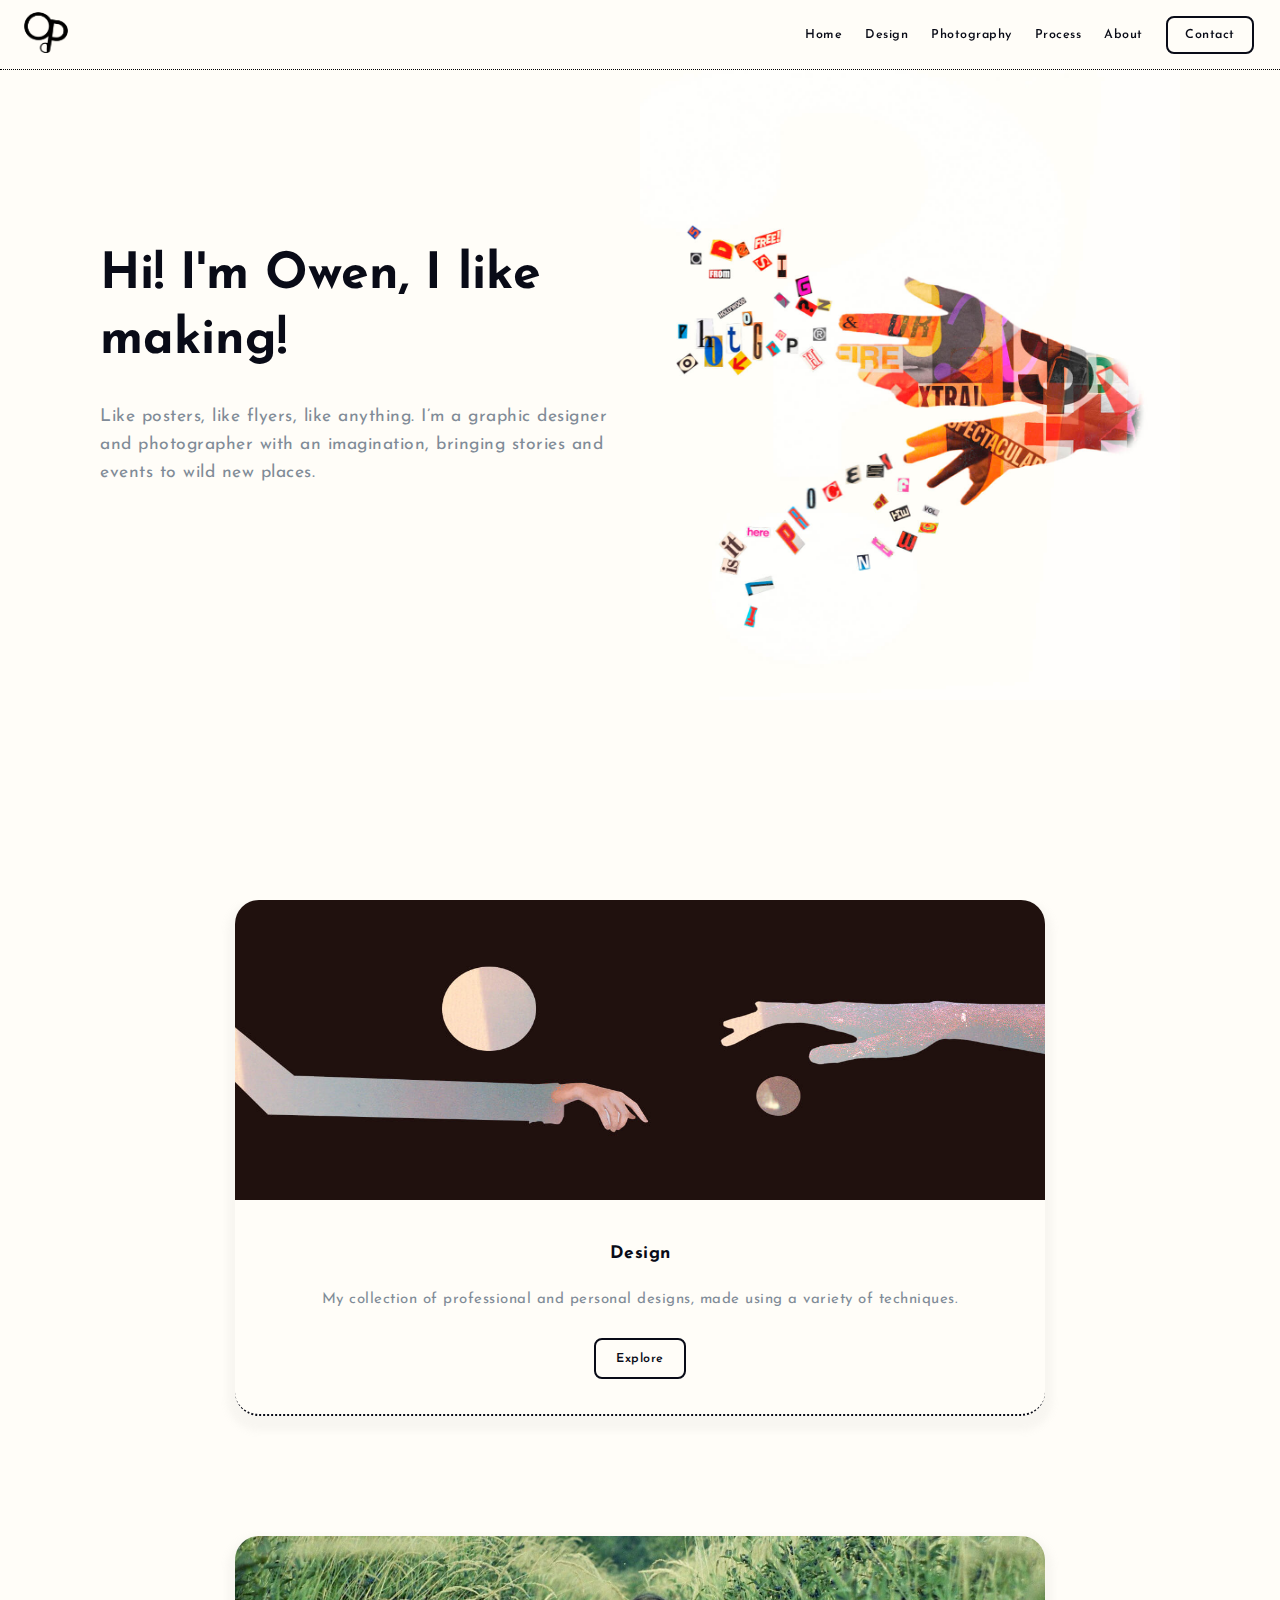
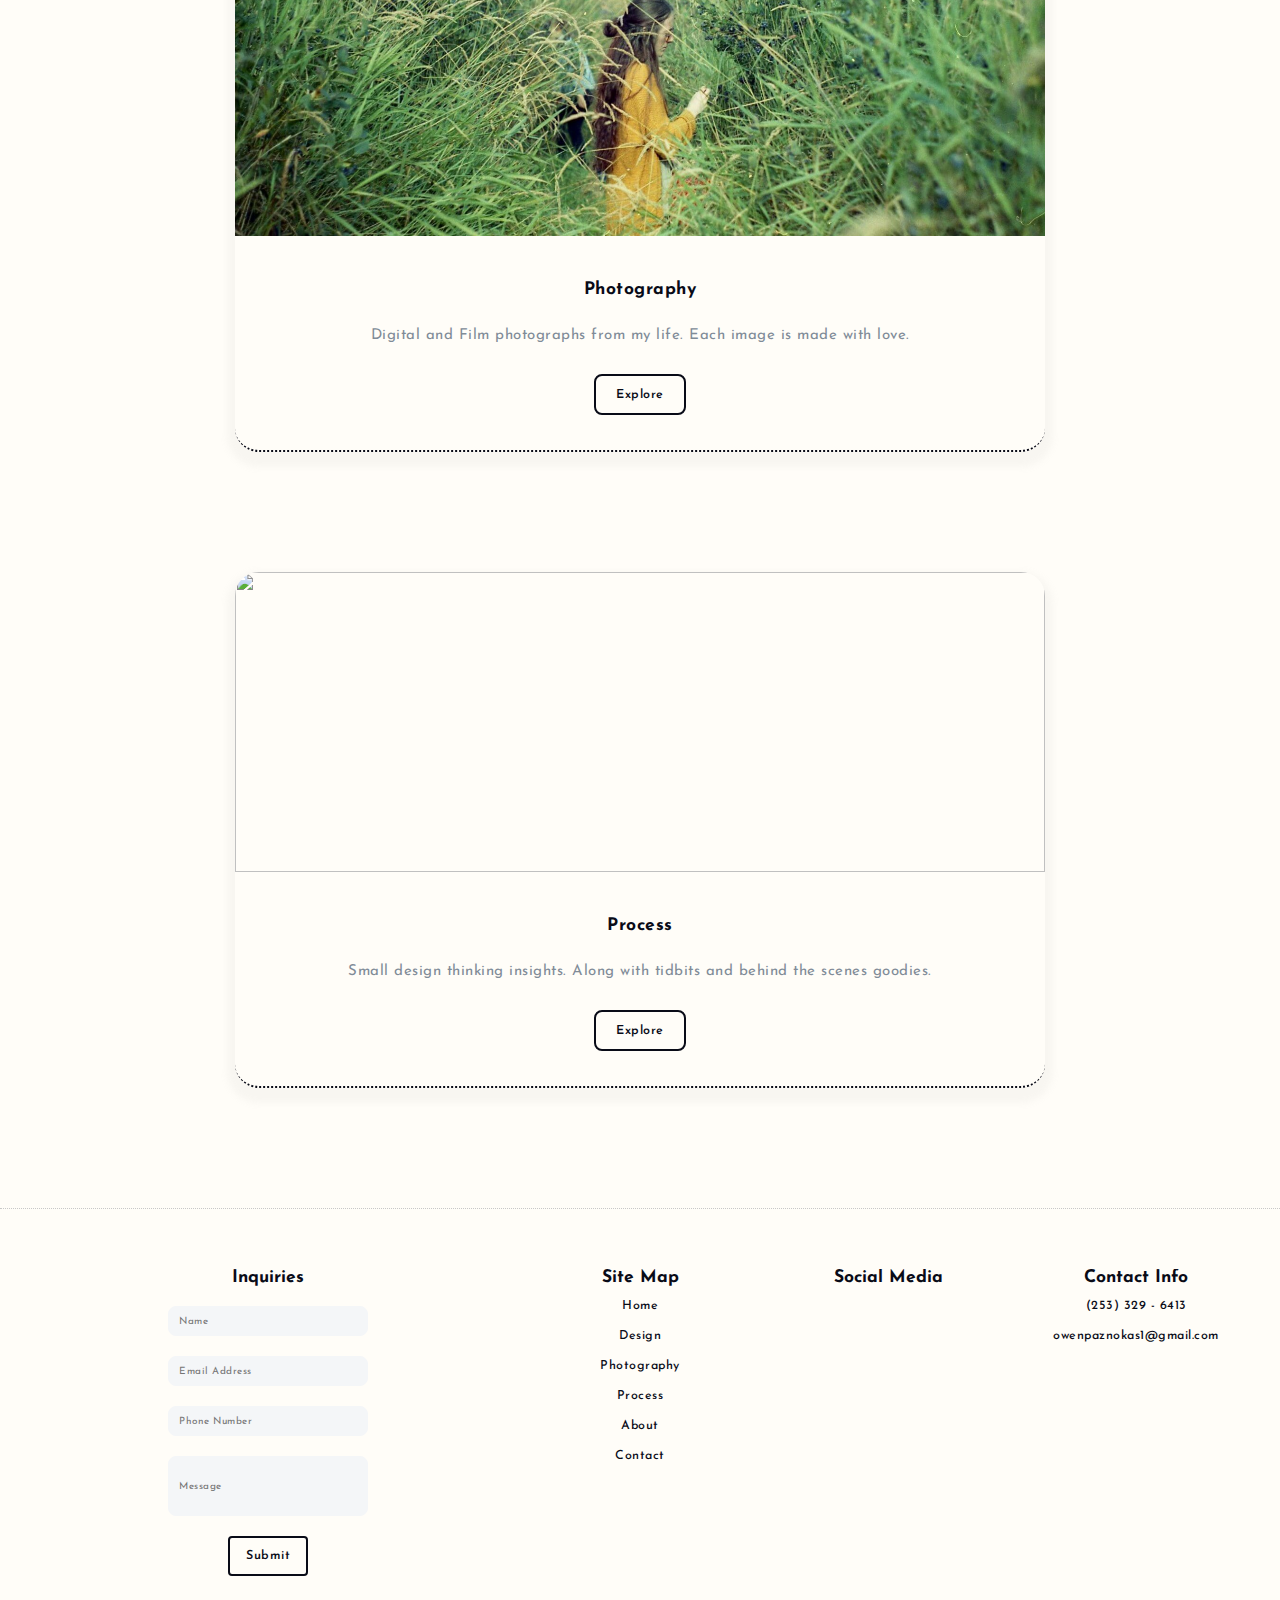
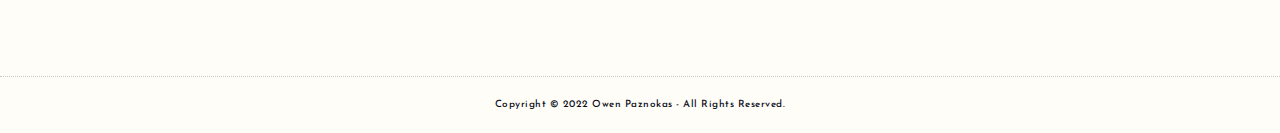
==== commit 0a6be774: "updated responsiveness on all devices and optimized images" ====
--- a/index.html
+++ b/index.html
@@ -91,7 +91,7 @@
                     <h3>Design</h3>
                     <p>My collection of professional and personal designs, made using a variety of techniques.</p>
                     <div class="showcase-button">
-                        <a href="#" class="btn-transparent">Explore</a>
+                        <a href="design.html" class="btn-transparent">Explore</a>
                     </div>
                 </div>
             </div>
@@ -104,7 +104,7 @@
                     <h3>Photography</h3>
                     <p>Digital and Film photographs from my life. Each image is made with love.</p>
                     <div class="showcase-button">
-                        <a href="#" class="btn-transparent">Explore</a>
+                        <a href="photography.html" class="btn-transparent">Explore</a>
                     </div>
                 </div>
             </div>
@@ -117,7 +117,7 @@
                     <h3>Process</h3>
                     <p>Small design thinking insights. Along with tidbits and behind the scenes goodies. </p>
                     <div class="showcase-button">
-                        <a href="#" class="btn-transparent">Explore</a>
+                        <a href="process.html" class="btn-transparent">Explore</a>
                     </div>
                 </div>
             </div>
@@ -133,7 +133,7 @@
             <div class="footer-box-company">
                 <h3>Inquiries</h3>
                 <div class="contact-form">
-                    <form name="contact" method="POST" data-netlify="true"><input type="hidden" name="form-name" value="contat">
+                    <form name="contact" method="POST" data-netlify="true"><input type="hidden" name="form-name" value="contact">
                         <div class="contact-item">
                             <input type="name" name="Name" id="" class="input" placeholder="Name" required>
                         </div>
--- a/css/style.css
+++ b/css/style.css
@@ -259,7 +259,7 @@
     height: auto;
     /* height: calc(100vh - var(--bar-height)); */
     padding: 24px;
-    background: var(--color-dark-grey);
+    background: var(--color-primary);
     box-sizing: border-box;
 }
 
@@ -895,11 +895,6 @@
     font-weight: 400;
     line-height: 1.6;
 }
-
-
-
-
-
 
 /* About Section */
 .about {
@@ -1321,13 +1316,30 @@
 /* Medium devices (landscape tablets, ipad air, 820px and down) */
 @media only screen and (max-width: 820px) {
     
+    /* Header Hero Images */
+    .header1 {
+        height: 40vh;
+    }
+
+    .header2 {
+        height: 40vh;
+    }
+
+    .header3 {
+        height: 40vh;
+    }
+
     /* Header Section */
     .header {
-        height: 50vh;
+        padding: 18rem 8rem 4rem 8rem;
     }
 
     .header-box {
-        margin: 0 2rem;
+    }
+
+    .header-image img {
+        width: 350px;
+        padding-left: 4rem;
     }
 
     .header-button {
@@ -1335,32 +1347,20 @@
     }
 
     .header-text h1 {
-        text-align: center;
-        margin-bottom: 3rem;
-    }
-
-    .nav {
-        background: var(--color-light-grey);
-    }
-
+        font-size: 4.5rem;
+    }
+    
     .bar__nav-toggle i {
         color: var(--color-black);
     }
 
     .nav__link {
         color: var(--color-black);
-        /* border-bottom: 1px solid rgba(0, 0, 0, 0.1); */
-    }
-
-    .nav__link:nth-child(6) {
+        border-bottom: 1px dotted var(--color-black);
+    }
+
+    .nav__link:nth-child(5) {
         border-bottom: none;
-    }
-    
-    .nav .btn-purple {
-        margin: auto;
-        text-align: center;
-        margin-top: 2rem;
-        padding: 12.5px 20px;
     }
 
     .nav .btn-transparent {
@@ -1370,118 +1370,191 @@
         padding: 12.5px 20px;
     }
 
-    /* Logos Section */
-    .logos {
-        height: 42vh;
+    /* Showcase Section */
+    .showcase {
+        padding: 8rem 4rem;
+    }
+
+    .showcase-card {
+        width: 100%;
+    }
+
+    .showcase-text {
+        padding: 4rem;
+    }
+
+    .showcase-text p {
+        text-align: center;
+    }
+
+    .showcase-button {
+        margin-bottom: 1rem;
+    }
+
+    /* Intro Section */
+    .intro {
+        padding: 12rem 4rem 0rem 4rem;
+    }
+
+    .intro-box {
+        padding: 0;
+        flex-direction: column;
+    }
+
+    .intro-image img {
+        width: 700px;
+        height: auto;
+        border-radius: 12px;
+        margin-bottom: 4rem;
+    }
+
+    .intro-text {
+        padding: 0;
+    }
+
+    .intro-text h2 {
+        font-size: 3.5rem;
+    }
+
+    /* Photos Section */
+    .photos {
+        padding: 12rem 4rem 0 4rem;
+    }
+
+    .photos h2 {
+        text-align: left;
+        margin-bottom: 4rem;
+        padding: 0rem;
+    }
+
+    .photos-item img {
+        height: 225px;
+    }
+
+    /* Group Section */
+    .group {
+        padding: 8rem 4rem 6rem 4rem;
+    }
+
+    .group h2 {
+        margin-bottom: 4rem;
+    }
+
+    .group-box {
+        flex-direction: column;
+    }
+
+    .group-main {
+        gap: 10px;
+    }
+
+    .group-main-image img {
+        width: 100%;
+        height: 160px;
+        border-radius: 12px;
+    }
+
+    .group-images {
+        margin-bottom: 4rem;
+    }
+
+    .group-item img {
+        border-radius: 12px;
+        height: 200px;
+        width: 95%;
+    }
+
+    /* Gallery Section */
+    .gallery {
+        padding: 12rem 4rem 0 4rem;
+    }
+
+    .gallery h2 {
+        margin-bottom: 4rem;
+        text-align: left;
+    }
+
+    /* Collections Section */
+    .collections{
+        padding: 12rem 4rem;
+    }
+
+    .collections h2 {
+        margin-bottom: 4rem;
+    }
+
+    .collections-main {
+        padding-right: 2rem;
+    }
+
+    .collections-main img {
+        object-fit: cover;
+    }
+
+    .collections-item img {
+        /* margin: .5rem; */
+        width: 90%;
+        min-height: 125px;
     }
 
     /* Process Section */
+    .process {
+        padding: 8rem 4rem;
+    }
+
     .process-box {
         flex-direction: column;
-    }
-
-    .process-card {
-        width: 50rem;
-        margin-bottom: 6rem;
-        justify-content: center;
-        align-items: center;
-        text-align: center;
-    }
-
-    .process-card:nth-child(3) {
-        margin-bottom: 0rem;
-    }
-
-    /* Certifications Section */
-    .certifications-item img {
-        width: 150px;
+        padding: 0;
+    }
+
+    .process-image img {
+        width: 100%;
         height: auto;
-    }
-
-    /* Logos 2 Section */
-    .logos-2 {
-        height: 42vh;
-    }
-
-    /* Customs Section */
-    .custom-card:nth-child(1) {
-        margin-bottom: 6rem;
-    }
-
-    .custom-card:nth-child(2) {
-        margin-bottom: 6rem;
-    }
-
-    /* Pricing Section */
-
-    .pricing-card {
-        margin-bottom: 6rem;
-    }
-
-    .pricing-card:nth-child(5) {
-        margin-bottom: 0rem;
-    }
-
-    .pricing-card:nth-child(4) {
-        margin-bottom: 0rem;
-    }
-
-    /* Fiverr Section */
-    .fiverr-item:nth-child(2) {
-        margin: 0rem 4rem 0rem 4rem;
-    }
-
-    /* Branding Section */
-    .branding {
-        padding: 12rem 4rem 0rem 4rem;
-    }
-
-    .branding-item:nth-child(7) {
         margin-bottom: 4rem;
     }
 
-    .branding-item:nth-child(8) {
+    .process-text {
+        padding: 0;
+    }
+
+    /* Process Section 2 */
+    .process2 {
+        padding: 0rem 4rem;
+    }
+    
+    .process2-box {
+        flex-direction: column;
+        padding: 0;
+    }
+
+    .process2-image img {
+        width: 100%;
+        height: auto;
         margin-bottom: 4rem;
     }
-    
-    
-    /* Reviews Section */
-    .reviews {
-        height: 80vh;
-        padding: 4rem 4rem;
-    }
-    .reviews-box {
+
+    .process2-text {
+        padding: 0;
+    }
+
+    /* About Section */
+    .about {
+        padding: 12rem 4rem;
+    }
+
+    .about-box {
         flex-direction: column;
-    }
-    
-    .reviews-textbox {
-        flex-direction: row;
-    }
-    
-    .reviews-card {
-        width: 32rem;
-        margin: 0 2rem 12rem 2rem;
-    }
-
-    /* Web Section */
-    .web {
-        padding: 12rem 0rem;
-    }
-
-    /* Info Section */
-    .info {
-        padding: 12rem 0rem;
-    }
-
-    /* Custom Section */
-    .custom p {
-        padding: 0 4rem;
-    }
-
-    /* Portfolio Section */
-    .portfolio-item img {
-        width: 280px;
+        padding: 0;
+    }
+
+    .about-image img {
+        width: 100%;
         height: auto;
+        margin-bottom: 4rem;
+    }
+
+    .about-text {
+        padding: 0;
     }
 
     /* Footer Section */
@@ -1514,164 +1587,105 @@
 /* Extra small devices (small tablets, ipad mini, 768px and down) */
 @media only screen and (max-width: 768px) {
     
+    /* Header Hero Images */
+    .header1 {
+        height: 50vh;
+    }
+
+    .header2 {
+        height: 50vh;
+    }
+
+    .header3 {
+        height: 50vh;
+    }
+
     /* Header Section */
     .header {
-        height: 60vh;
-    }
-
-    .header-box {
-        margin: 0 4rem;
-    }
-
-    /* Logos 1 Section */
-    .logos {
-        height: 45vh;
-    }
-
-    /* Process Section */
-    .process {
-        padding: 10rem 2rem;
-    }
-
-    /* Logos 2 Section */
-    .logos-2 {
-        height: 45vh;
-    }
-
-    /* Services Section */
-    .services {
-        height: 130vh;
-    }
-
-    /* Pricing Section */
-    .pricing {
-        padding: 10rem 4rem;
-    }
-
-    .pricing-card {
-        margin-bottom: 6rem;
-    }
-
-    .pricing-card:nth-child(5) {
-        margin-bottom: 0rem;
-    }
-
-    /* Fiverr Section */
-    .fiverr-item:nth-child(2) {
-        margin: 0rem 4rem 0rem 4rem;
-    }
-
-    /* Branding Section */
-    .branding {
-        padding: 10rem 4rem 0rem 4rem;
-    }
-    .branding-item img {
-        width: 200px;
+        padding: 18rem 8rem 4rem 8rem;
+    }
+
+    .header-image img {
+        width: 300px;
+        padding-left: 4rem;
+    }
+
+    .header-button {
+        padding-bottom: 4rem;
+    }
+
+    .header-text h1 {
+        font-size: 4.5rem;
+    }
+
+    /* Intro Section */
+    .intro-image img {
+        width: 650px;
         height: auto;
-    }
-
-    .branding-item:nth-child(7) {
+        border-radius: 12px;
         margin-bottom: 4rem;
     }
 
-    .branding-item:nth-child(8) {
-        margin-bottom: 4rem;
-    }
-
-    .branding h4 {
-        margin-bottom: 10rem;
-    }
-
-    /* Web Section */
-    .web {
-        padding: 10rem 0rem;
-    }
-
-    /* Info Section */
-    .info {
-        padding: 10rem 0rem;
-    }
-
-    /* Client Section */
-    .client {
-        padding: 10rem 4rem 8rem 4rem;
-    }
-
-    /* Custom Section */
-    .custom {
-        padding: 10rem 4rem;
-    }
-    .custom p {
-        padding: 0 4rem;
-    }
-
-    /* Reviews Section */
-    .reviews {
-        height: 100vh;
-        padding: 10rem 4rem;
-    }
-
-    .reviews-textbox {
-        margin-bottom: 3rem;
-    }
-
-    .reviews-card {
-        width: 28rem;
-        margin: 0 2rem 8rem 2rem;
-        box-shadow: 0 .5rem .5rem rgb(153 153 153 / 15%);
-    }
-
-    /* Portfolio Section */
-    .portfolio {
-        padding: 10rem 2rem;
-    }
-
-    .portfolio-item img {
-        width: 310px;
-        height: auto;
-    }
+    /* Photos Section */
+    .photos {
+        padding: 8rem 4rem 0rem 4rem;
+    }
+
+    .photos-item img {
+        height: 200px;
+    }
+
+    /* Group Section */
+    .group-main-image img {
+        width: 100%;
+        height: 150px;
+        border-radius: 12px;
+    }
+
+
 }
 
 /* Extra small devices (phones, 600px and down) */
 @media only screen and (max-width: 600px) {
 
+    h2 {
+        font-size: 3.75rem;
+    }
+
+    /* Header Hero Images */
+    .header1 {
+        height: 40vh;
+    }
+
+    .header2 {
+        height: 40vh;
+    }
+
+    .header3 {
+        height: 40vh;
+    }
+
     /* Header Section */
     .header {
-        height: 90vh;
+        padding: 18rem 2rem 4rem 2rem;
     }
 
     .header-box {
-        margin: 0 2rem;
+        flex-direction: column;
     }
 
     .header-text h1 {
         font-size: 4rem;
         text-align: center;
-        margin-bottom: 3rem;
     }
 
     .header-text h4 {
         text-align: center;
+        margin-bottom: 0;
     }
 
     .header-image img {
-        width: 315px;
-    }
-
-    .header-item .input {
-        width: 30rem;
-        height: 5.5rem;
-        font-size: 1rem;
-    }
-
-    .header-item .btn-submit {
-        width: 12rem;
-        height: 5.5rem;
-        font-size: 1rem;
-    }
-
-    .nav {
-        background: var(--color-light-grey);
+        width: 250px;
     }
 
     .bar__nav-toggle i {
@@ -1680,18 +1694,7 @@
 
     .nav__link {
         color: var(--color-black);
-        /* border-bottom: 1px solid rgba(0, 0, 0, 0.1); */
-    }
-
-    .nav__link:nth-child(6) {
-        border-bottom: none;
-    }
-    
-    .nav .btn-purple {
-        margin: auto;
-        text-align: center;
-        margin-top: 2rem;
-        padding: 12.5px 20px;
+        border-bottom: 1px dotted var(--color-black);
     }
 
     .nav .btn-transparent {
@@ -1701,246 +1704,235 @@
         padding: 12.5px 20px;
     }
 
-    /* Logos Section */
-    .logos {
-        height: 42vh;
+    /* Showcase Section */
+    .showcase {
+        padding: 8rem 2rem 4rem 2rem;
+    }
+
+    .showcase-card {
+        width: 100%;
+    }
+
+    .showcase-card:nth-child(2) {
+        margin: 8rem 0;
+    }
+
+    .showcase-image img {
+        height: 15rem;
+    }
+
+    .showcase-text {
+        padding: 4rem 3rem 5rem 3rem;
+    }
+
+    .showcase-text p {
+        text-align: center;
+    }
+
+    /* Intro Section */
+    .intro {
+        padding: 8rem 2rem 0rem 2rem;
+    }
+
+    .intro-box {
+        flex-direction: column-reverse;
+        padding: 0;
+    }
+
+    .intro-image img {
+        width: 100%;
+        height: auto;
+        border-radius: 12px;
+    }
+
+    .intro-text {
+        padding: 0;
+    }
+
+    .intro-text h2 {
+        font-size: 3.75rem;
+    }
+
+    .intro-text p {
+        margin-bottom: 4rem;
+    }
+
+    /* Photos Section */
+    .photos {
+        padding: 8rem 2rem 0 2rem;
+    }
+
+    .photos h2 {
+        text-align: left;
+        margin-bottom: 2rem;
+        padding: 0rem;
+    }
+
+    .photos-item {
+        flex: 1;
+        margin: .75rem .1rem;
+    }
+
+    .photos-item img {
+        width: 150px;
+        height: 180px;
+        border-radius: 8px;
+    }
+
+    /* Group Section */
+    .group {
+        padding: 8rem 2rem 6rem 2rem;
+    }
+
+    .group h2 {
+        margin-bottom: 2rem;
+    }
+
+    .group-box {
+        flex-direction: column;
+    }
+
+    .group-main {
+        gap: 10px;
+    }
+
+    .group-main-image img {
+        width: 150px;
+        height: 150px;
+        border-radius: 12px;
+    }
+
+    .group-images {
+        margin-bottom: 4rem;
+    }
+
+    .group-item img {
+        border-radius: 12px;
+        height: 200px;
+        width: 95%;
+    }
+
+    /* Gallery Section */
+    .gallery {
+        padding: 12rem 2rem 0rem 2rem;
+    }
+
+    .gallery h2 {
+        margin-bottom: 2rem;
+        text-align: left;
+    }
+
+    .gallery-box {
+        display: flex;
+        flex-wrap: wrap;
+        justify-content: center;
+        align-items: center;
+        grid-gap: 10px;
+    }
+
+    .gallery__img {
+        width: 150px;
+        height: 150px;
+        object-fit: cover;
+    }
+
+    .gallery__item:nth-child(9) {
+        display: none;
+    }
+
+    /* Collections Section */
+    .collections {
+        padding: 12rem 2rem 6rem 2rem;
+    }
+
+    .collections h2 {
+        margin-bottom: 2rem;
+    }
+
+    .collections-box {
+        flex-direction: column;
+    }
+
+    .collections-main {
+        gap: 10px;
+        padding-right: 0;
+    }
+
+    .collections-main img {
+        /* width: 150px; */
+        height: auto;
+        border-radius: 12px;
+        margin-bottom: 1rem;
+    }
+
+    .collections-images {
+        margin-bottom: 4rem;
+    }
+
+    .collections-item img {
+        border-radius: 12px;
+        height: 200px;
+        width: 95%;
     }
 
     /* Process Section */
     .process {
-        padding: 10rem 2rem;
-    }
-
-    .process h2 {
-        font-size: 4rem;
+        padding: 8rem 2rem;
     }
 
     .process-box {
         flex-direction: column;
-    }
-
-    .process-card {
-        width: 22rem;
-        margin-bottom: 6rem;
-        justify-content: center;
-        align-items: center;
-        text-align: center;
-    }
-
-    .process-card:nth-child(3) {
-        margin-bottom: 0rem;
-    }
-
-    /* Certifications Section */
-    .certifications {
-        padding: 4rem 2rem;
-    }
-
-    .certifications-box {
-        display: flex;
-        flex-wrap: wrap;
-    }
-
-    .certifications-item img {
-        width: 115px;
+        padding: 0;
+    }
+
+    .process-image img {
+        width: 100%;
         height: auto;
-    }
-
-    .certifications-item:nth-child(1) {
         margin-bottom: 4rem;
     }
 
-    .certifications-item:nth-child(2) {
+    .process-text {
+        padding: 0;
+    }
+
+    /* Process Section 2 */
+    .process2 {
+        padding: 0rem 2rem;
+    }
+    
+    .process2-box {
+        flex-direction: column;
+        padding: 0;
+    }
+
+    .process2-image img {
+        width: 100%;
+        height: auto;
         margin-bottom: 4rem;
     }
 
-    /* Logos 2 Section */
-    .logos-2 {
-        height: 42vh;
-    }
-
-    /* Services Section */
-    .services {
+    .process2-text {
+        padding: 0;
+    }
+
+    /* About Section */
+    .about {
+        padding: 8rem 2rem;
+    }
+
+    .about-box {
+        flex-direction: column;
+        padding: 0;
+    }
+
+    .about-image img {
+        width: 100%;
         height: auto;
-        padding: 10rem 2rem;
-    }
-
-    .services h2 {
-        font-size: 4.25rem;
-        margin-bottom: -2rem;
-    }
-
-    .services-box {
-        margin: 8rem 0 4rem 0;
-    }
-
-    /* Custom Section */
-    .custom {
-        padding: 10rem 4rem 6rem 4rem;
-    }
-
-    .custom h2 {
-        font-size: 4rem;
-        margin-bottom: 3rem;
-    }
-
-    .custom p {
+        margin-bottom: 4rem;
+    }
+
+    .about-text {
         padding: 0;
-    }
-
-    .custom-card:nth-child(3) {
-        margin-bottom: 6rem;
-    }
-
-    /* Branding Section */
-    .branding {
-        padding: 10rem 4rem 8rem 4rem;
-    }
-
-    .branding h2 {
-        font-size: 4rem;
-    }
-
-    .branding h4 {
-        margin-bottom: 8rem;
-    }
-
-    .branding-item img {
-        width: 210px;
-        height: auto;
-    }
-
-    .branding-item:nth-child(7) {
-        margin-bottom: 0rem;
-    }
-
-    /* Pricing Section */
-    /* .pricing {
-        padding: 12rem -4rem;
-    } */
-
-    .pricing-card {
-        margin-bottom: 4rem;
-    }
-
-    .pricing-card:nth-child(5) {
-        margin-bottom: 0rem;
-    }
-
-    /* Fiverr Section */
-    .fiverr-item img {
-        width: 300px;
-    }
-
-    .fiverr-item:nth-child(2) {
-        margin: 0rem 4rem 0rem 4rem;
-    }
-
-    /* Web Section */
-    .web {
-        padding: 10rem 2rem;
-    }
-    .web-box {
-        padding: 0;
-    }
-
-    .web-box p {
-        padding: 0;
-    }
-
-    /* Info Section */
-    .info {
-        padding: 10rem 2rem;
-    }
-    .info-box {
-        padding: 0;
-    }
-
-    .info-box p {
-        padding: 0;
-    }
-
-    /* Client Section */
-    .client {
-        padding: 10rem 2rem 8rem 2rem;
-    }
-
-    .client h2 {
-        font-size: 4rem;
-        /* text-align: left; */
-    }
-
-    .client h4 {
-        /* text-align: left; */
-    }
-
-    .client-box {
-        margin: 0 0;
-        flex-wrap: wrap;
-    }
-
-    .client-item {
-        width: 13rem;
-        height: 13rem;
-        margin: 0 0rem 6rem 0rem;
-    }
-
-    .client-button {
-        padding: 2rem 0;
-    }
-
-    /* Portfolio Section */
-    .portfolio p {
-        padding-right: 0rem;
-    }
-
-    /* Reviews Section */
-    .reviews {
-        height: auto;
-        padding: 10rem 4rem 10rem 4rem;
-    }
-    .reviews-box {
-        flex-direction: column;
-    }
-
-    .reviews-textbox {
-        flex-direction: column;
-    }
-
-    .reviews-card {
-        width: 28rem;
-        margin: 0 2rem 8rem 2rem;
-        box-shadow: 0 .5rem .5rem rgb(153 153 153 / 15%);
-    }
-
-    .reviews-box {
-        margin: 0 2rem;
-    }
-
-    .reviews-text h1 {
-        font-size: 4rem;
-        text-align: center;
-        margin-bottom: 3rem;
-    }
-
-    .reviews-text h4 {
-        text-align: center;
-    }
-
-    .reviews-image img {
-        width: 285px;
-    }
-
-    .reviews-item .input {
-        width: 30rem;
-        height: 5.5rem;
-        font-size: 1rem;
-    }
-
-    .reviews-item .btn-submit {
-        width: 12rem;
-        height: 5.5rem;
-        font-size: 1rem;
     }
 
     /* Footer Section */
